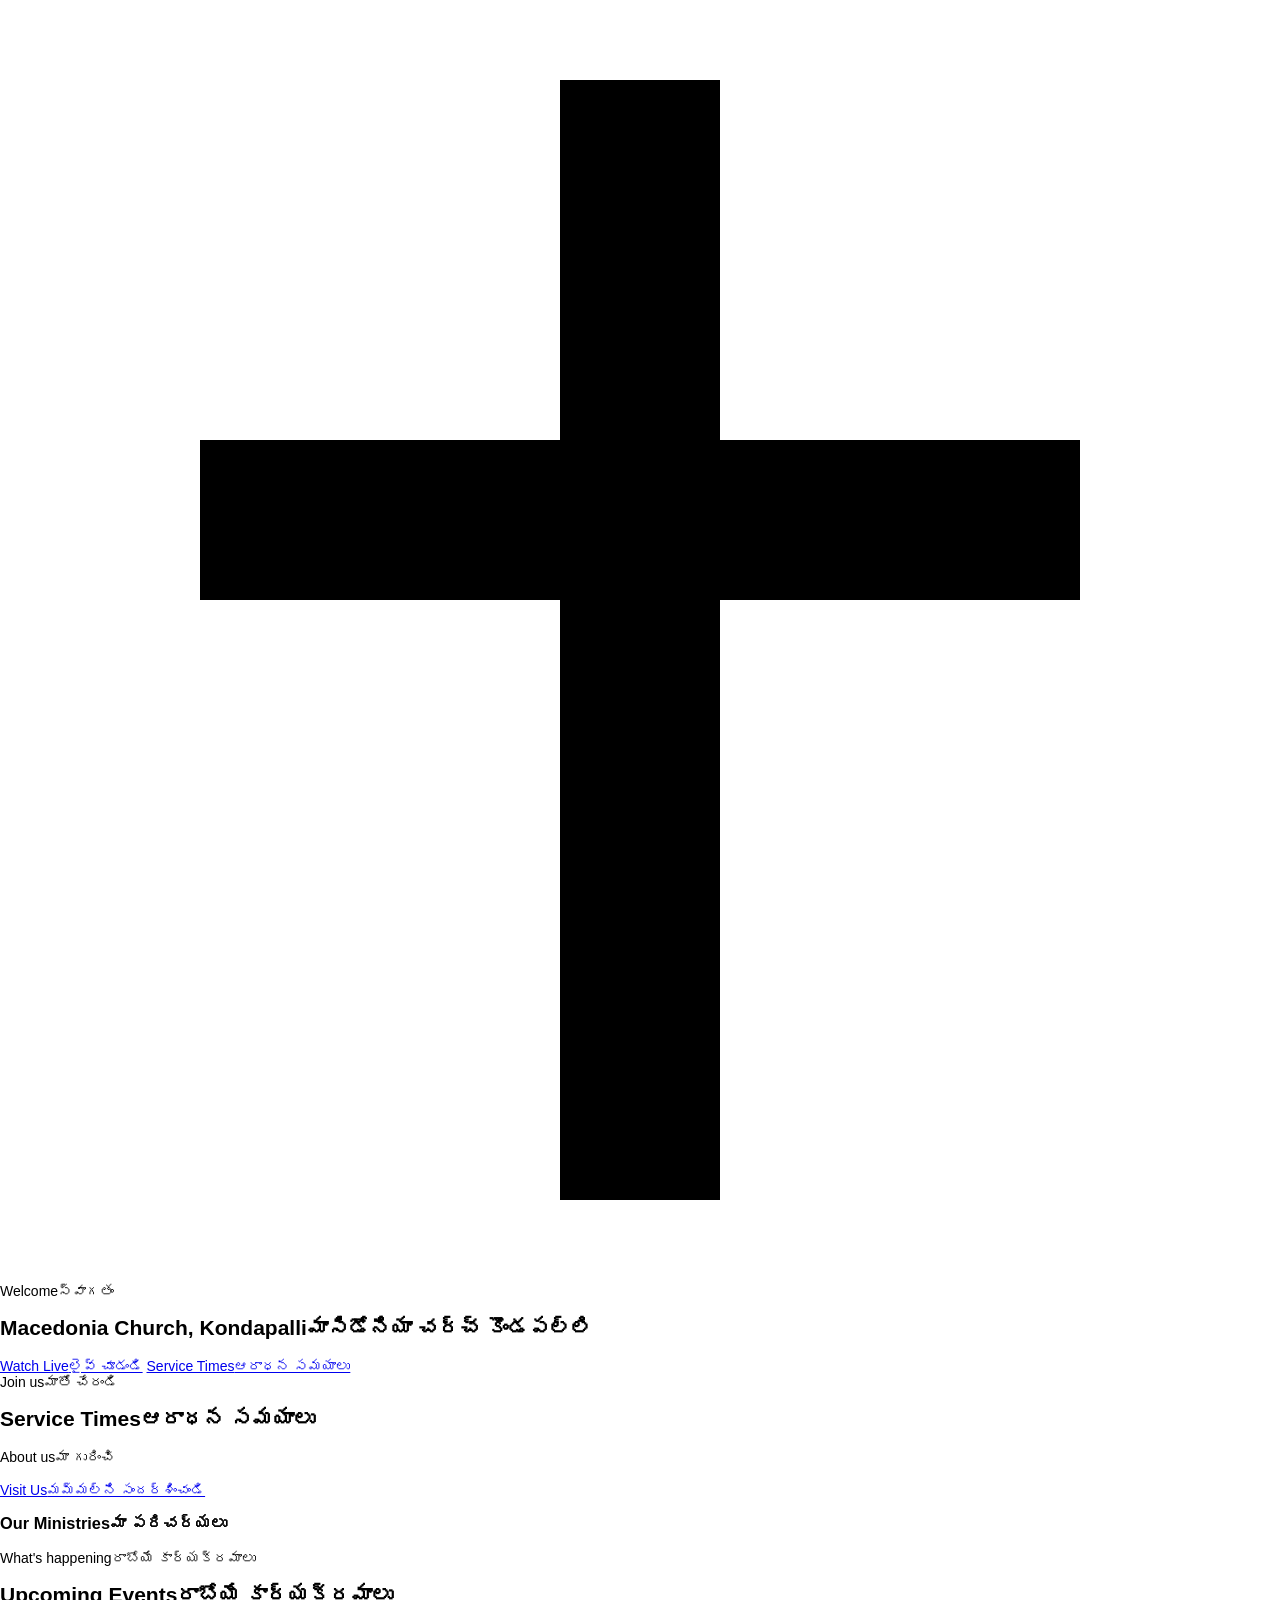
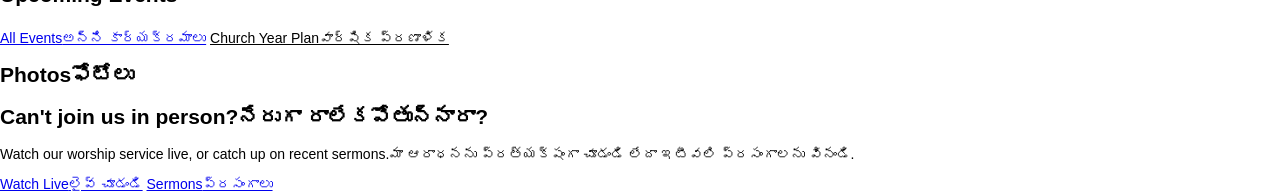
==== index.html @ a411a992 "Add files via upload" ====
<!doctype html><html><head><meta charset=utf8><meta name=viewport content="width=device-width,initial-scale=1,viewport-fit=cover"><style>:root{color-scheme:light;box-sizing:border-box;padding-top:env(safe-area-inset-top,0px);padding-bottom:env(safe-area-inset-bottom,0px)}html{scroll-padding-top:env(safe-area-inset-top,0px)}body{margin:0;padding:0;font:14px -apple-system,BlinkMacSystemFont,sans-serif;background:#fff;color:#000}img{max-width:100%}[hidden]:not([hidden=until-found i]){display:none!important}</style></head><body>
<meta name="claude:viewport-fit-sides" content="cover">
<title>Macedonia Church Kondapalli</title>
<meta name="description" content="Macedonia Church Kondapalli - a place to worship, grow and serve together. Sunday service times, events, sermons and live stream.">
<meta name="theme-color" content="#0B1F3F">
<link rel="icon" href="assets/favicon.svg" type="image/svg+xml">
<link rel="preconnect" href="https://fonts.googleapis.com">
<link rel="preconnect" href="https://fonts.gstatic.com" crossorigin>
<link href="https://fonts.googleapis.com/css2?family=Lora:wght@500;600;700&family=Noto+Sans+Telugu:wght@400;600;700&family=Source+Sans+3:wght@400;600;700&display=swap" rel="stylesheet">
<link rel="stylesheet" href="css/style.css">
<script src="data/content.js"></script>
<script src="js/main.js" defer></script>

<div id="page" data-page="home"><header id="site-header"></header>
<noscript><div class="container">Please turn on JavaScript to see this website. / ఈ వెబ్‌సైట్ చూడటానికి JavaScript ఆన్ చేయండి.</div></noscript>

<main>
<section class="hero">
  <svg class="hero-cross" viewBox="0 0 64 64" aria-hidden="true"><path fill="currentColor" d="M28 4h8v18h18v8H36v30h-8V30H10v-8h18z"/></svg>
  <div class="container hero-inner">
    <span class="eyebrow"><span data-l="en">Welcome</span><span data-l="te">స్వాగతం</span></span>
    <h1><span data-l="en">Macedonia Church, Kondapalli</span><span data-l="te">మాసిడోనియా చర్చ్ కొండపల్లి</span></h1>
    <p class="lead" id="hero-tagline"></p>
    <div class="btn-row">
      <a class="btn btn--gold" data-live href="#"><span class="live-dot"></span><span data-l="en">Watch Live</span><span data-l="te">లైవ్ చూడండి</span></a>
      <a class="btn btn--outline" href="#service-times"><span data-l="en">Service Times</span><span data-l="te">ఆరాధన సమయాలు</span></a>
    </div>
  </div>
</section>

<div class="verse" id="verse"></div>

<section class="section" id="service-times">
  <div class="container">
    <div class="section-head">
      <span class="eyebrow"><span data-l="en">Join us</span><span data-l="te">మాతో చేరండి</span></span>
      <h2><span data-l="en">Service Times</span><span data-l="te">ఆరాధన సమయాలు</span></h2>
      <div class="divider"></div>
    </div>
    <div class="grid" id="services"></div>
  </div>
</section>

<section class="section section--white" id="about">
  <div class="container two-col">
    <div>
      <span class="eyebrow"><span data-l="en">About us</span><span data-l="te">మా గురించి</span></span>
      <h2 id="welcome-title"></h2>
      <div class="divider"></div>
      <p id="welcome-text"></p>
      <div class="btn-row"><a class="btn btn--navy" href="contact.html"><span data-l="en">Visit Us</span><span data-l="te">మమ్మల్ని సందర్శించండి</span></a></div>
    </div>
    <div>
      <h3><span data-l="en">Our Ministries</span><span data-l="te">మా పరిచర్యలు</span></h3>
      <ul class="ministry-list" id="ministries"></ul>
    </div>
  </div>
</section>

<section class="section" id="upcoming">
  <div class="container">
    <div class="section-head">
      <span class="eyebrow"><span data-l="en">What's happening</span><span data-l="te">రాబోయే కార్యక్రమాలు</span></span>
      <h2><span data-l="en">Upcoming Events</span><span data-l="te">రాబోయే కార్యక్రమాలు</span></h2>
      <div class="divider"></div>
    </div>
    <div id="home-events"></div>
    <p style="margin-top:1.4rem"><a class="btn btn--navy" href="events.html"><span data-l="en">All Events</span><span data-l="te">అన్ని కార్యక్రమాలు</span></a>
    <a class="btn btn--outline" style="color:var(--navy);border-color:var(--gold)" href="year-plan.html"><span data-l="en">Church Year Plan</span><span data-l="te">వార్షిక ప్రణాళిక</span></a></p>
  </div>
</section>

<section class="section section--white" id="gallery-section">
  <div class="container">
    <div class="section-head"><h2><span data-l="en">Photos</span><span data-l="te">ఫోటోలు</span></h2><div class="divider"></div></div>
    <div class="gallery" id="gallery"></div>
  </div>
</section>

<section class="section cta">
  <div class="container">
    <h2><span data-l="en">Can't join us in person?</span><span data-l="te">నేరుగా రాలేకపోతున్నారా?</span></h2>
    <p><span data-l="en">Watch our worship service live, or catch up on recent sermons.</span><span data-l="te">మా ఆరాధనను ప్రత్యక్షంగా చూడండి లేదా ఇటీవలి ప్రసంగాలను వినండి.</span></p>
    <div class="btn-row">
      <a class="btn btn--gold" data-live href="#"><span class="live-dot"></span><span data-l="en">Watch Live</span><span data-l="te">లైవ్ చూడండి</span></a>
      <a class="btn btn--outline" href="sermons.html"><span data-l="en">Sermons</span><span data-l="te">ప్రసంగాలు</span></a>
    </div>
  </div>
</section>
</main>
<script>
document.addEventListener("DOMContentLoaded", function () {
  var C = window.CHURCH, s = function (o) { return '<span data-l="en">' + o.en + '</span><span data-l="te">' + o.te + '</span>'; };
  document.getElementById("hero-tagline").innerHTML = s(C.tagline);
  document.getElementById("welcome-title").innerHTML = s(C.welcome);
  document.getElementById("welcome-text").innerHTML = s(C.welcomeText);
});
</script>

<footer id="site-footer"></footer>
</div>

</body></html>
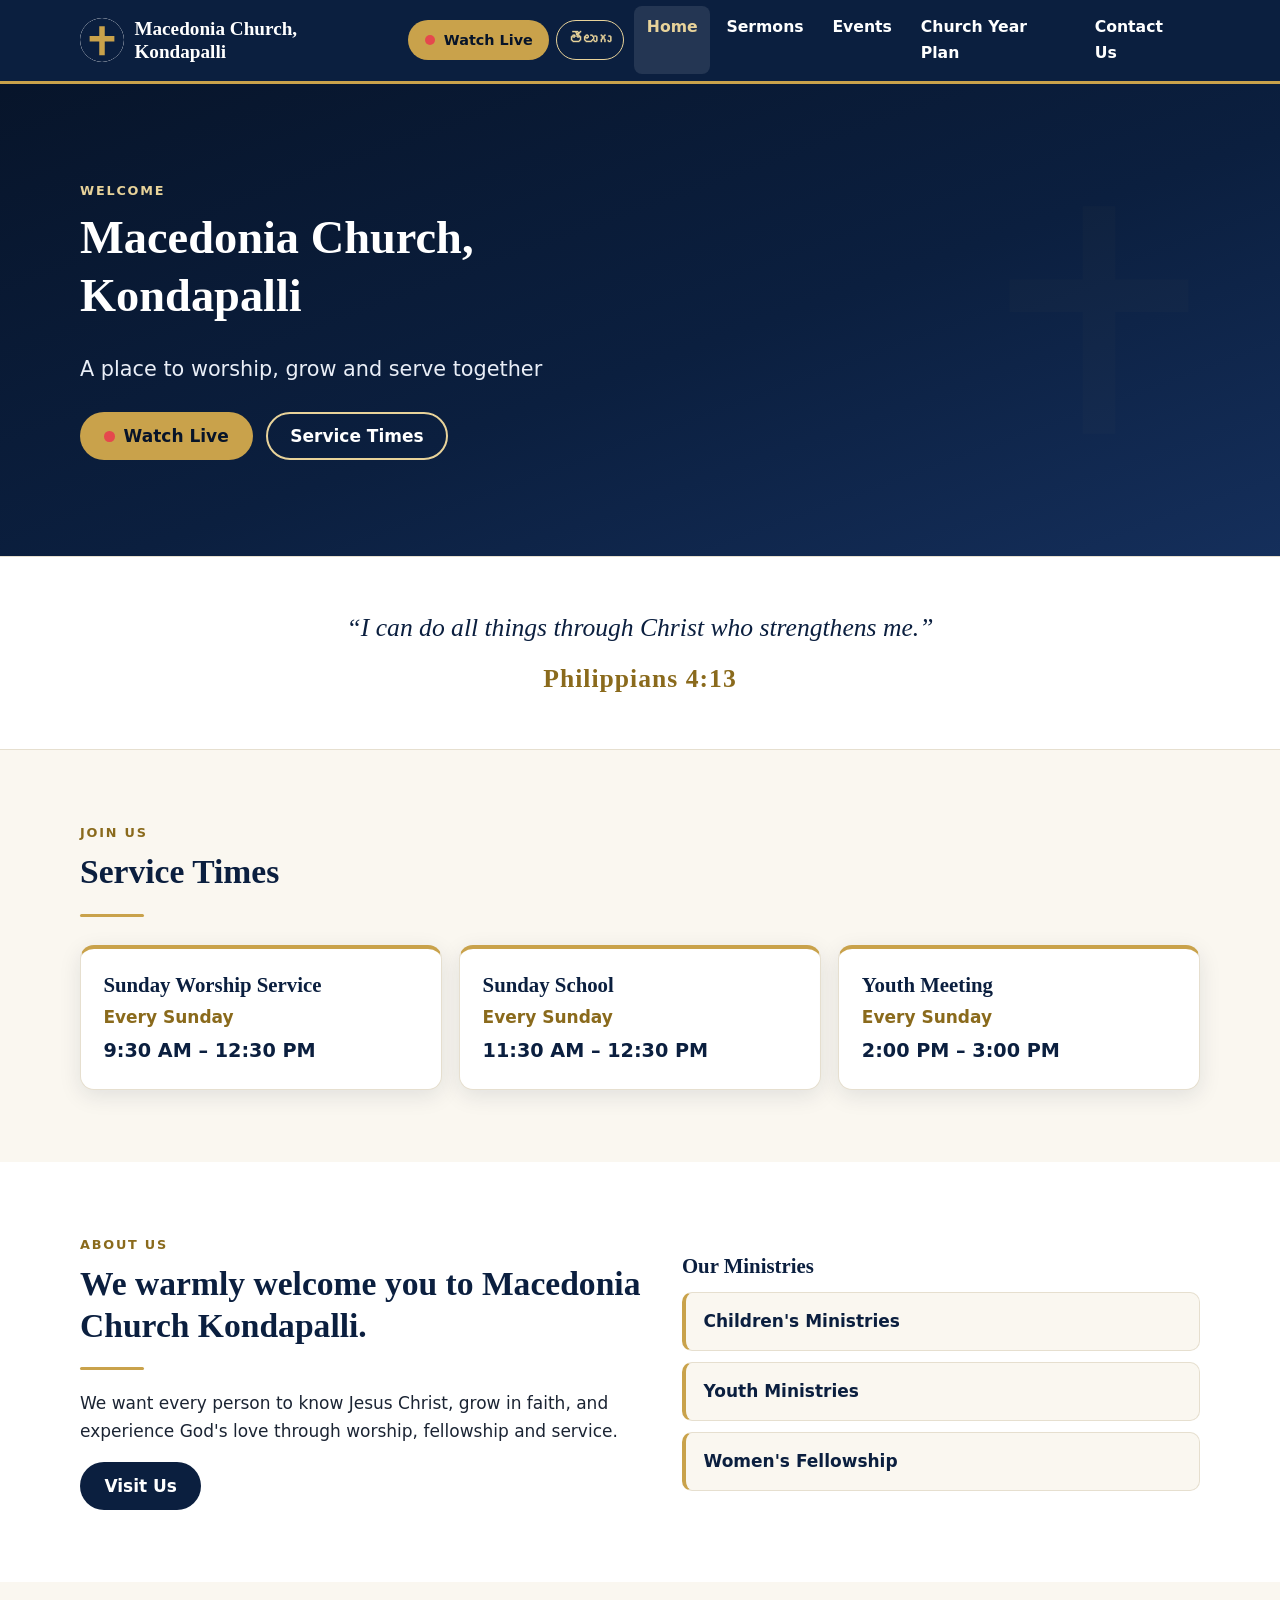
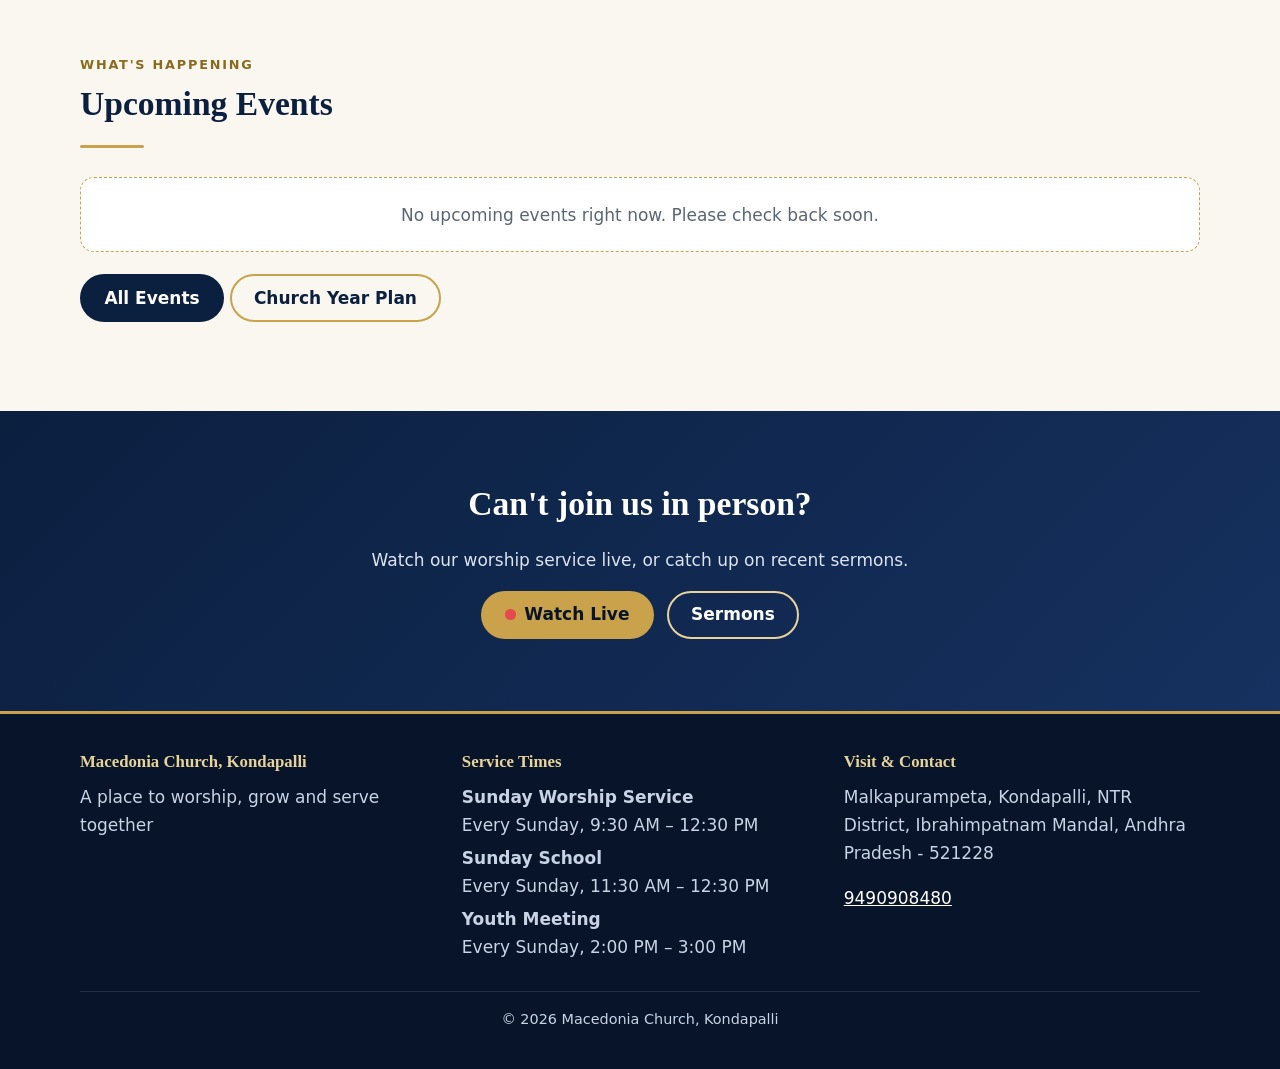
==== commit 6b91c584: "Add files via upload" ====
--- a/index.html
+++ b/index.html
@@ -1,17 +1,21 @@
-<!doctype html><html><head><meta charset=utf8><meta name=viewport content="width=device-width,initial-scale=1,viewport-fit=cover"><style>:root{color-scheme:light;box-sizing:border-box;padding-top:env(safe-area-inset-top,0px);padding-bottom:env(safe-area-inset-bottom,0px)}html{scroll-padding-top:env(safe-area-inset-top,0px)}body{margin:0;padding:0;font:14px -apple-system,BlinkMacSystemFont,sans-serif;background:#fff;color:#000}img{max-width:100%}[hidden]:not([hidden=until-found i]){display:none!important}</style></head><body>
-<meta name="claude:viewport-fit-sides" content="cover">
-<title>Macedonia Church Kondapalli</title>
+<!DOCTYPE html>
+<html lang="en" data-lang="en">
+<head>
+<meta charset="utf-8">
+<meta name="viewport" content="width=device-width, initial-scale=1">
+<title>Home | Macedonia Church Kondapalli</title>
 <meta name="description" content="Macedonia Church Kondapalli - a place to worship, grow and serve together. Sunday service times, events, sermons and live stream.">
 <meta name="theme-color" content="#0B1F3F">
-<link rel="icon" href="assets/favicon.svg" type="image/svg+xml">
+<link rel="icon" href="favicon.svg" type="image/svg+xml">
 <link rel="preconnect" href="https://fonts.googleapis.com">
 <link rel="preconnect" href="https://fonts.gstatic.com" crossorigin>
 <link href="https://fonts.googleapis.com/css2?family=Lora:wght@500;600;700&family=Noto+Sans+Telugu:wght@400;600;700&family=Source+Sans+3:wght@400;600;700&display=swap" rel="stylesheet">
-<link rel="stylesheet" href="css/style.css">
-<script src="data/content.js"></script>
-<script src="js/main.js" defer></script>
-
-<div id="page" data-page="home"><header id="site-header"></header>
+<link rel="stylesheet" href="style.css">
+<script src="content.js"></script>
+<script src="main.js" defer></script>
+</head>
+<body data-page="home">
+<header id="site-header"></header>
 <noscript><div class="container">Please turn on JavaScript to see this website. / ఈ వెబ్‌సైట్ చూడటానికి JavaScript ఆన్ చేయండి.</div></noscript>
 
 <main>
@@ -98,6 +102,5 @@
 </script>
 
 <footer id="site-footer"></footer>
-</div>
-
-</body></html>+</body>
+</html>
--- a/style.css
+++ b/style.css
@@ -0,0 +1,212 @@
+/* =============================================================
+   MACEDONIA CHURCH - STYLES
+   Colours are defined once below. Change them here to restyle
+   the whole website.
+   ============================================================= */
+:root{
+  --navy:#0B1F3F;
+  --navy-deep:#071429;
+  --navy-soft:#16315F;
+  --gold:#C9A24B;
+  --gold-light:#E8D39A;
+  --gold-dark:#8A6A1C;      /* gold used for text on white */
+  --cream:#FAF7F0;
+  --white:#FFFFFF;
+  --ink:#1B2433;
+  --muted:#5A6577;
+  --line:#E6DFCF;
+  --radius:14px;
+  --shadow:0 6px 22px rgba(11,31,63,.10);
+  --header-h:68px;
+}
+
+*,*::before,*::after{box-sizing:border-box}
+html{-webkit-text-size-adjust:100%;scroll-behavior:smooth;scroll-padding-top:calc(var(--header-h) + 12px)}
+body{
+  margin:0;
+  font-family:"Source Sans 3","Noto Sans Telugu",system-ui,-apple-system,"Segoe UI",Roboto,Arial,sans-serif;
+  font-size:1.0625rem;line-height:1.65;color:var(--ink);background:var(--cream);
+  overflow-wrap:break-word;word-wrap:break-word;
+}
+html[data-lang="te"] body{line-height:1.85;font-family:"Noto Sans Telugu","Source Sans 3",system-ui,sans-serif}
+img,iframe,svg,video{max-width:100%;display:block}
+h1,h2,h3{font-family:Lora,"Noto Sans Telugu",Georgia,serif;color:var(--navy);line-height:1.25;margin:0 0 .6em}
+html[data-lang="te"] h1,html[data-lang="te"] h2,html[data-lang="te"] h3{font-family:"Noto Sans Telugu",Lora,serif;line-height:1.45}
+h1{font-size:clamp(1.7rem,6vw,2.9rem)}
+h2{font-size:clamp(1.4rem,4.6vw,2.1rem)}
+h3{font-size:clamp(1.1rem,3.4vw,1.3rem)}
+p{margin:0 0 1em}
+a{color:var(--navy-soft)}
+:focus-visible{outline:3px solid var(--gold);outline-offset:2px}
+
+/* ----- language switching: only the chosen language is visible ----- */
+html[data-lang="en"] [data-l="te"],
+html[data-lang="te"] [data-l="en"]{display:none !important}
+
+.container{width:min(100% - 2rem,70rem);margin-inline:auto}
+.section{padding:clamp(2.2rem,7vw,4.5rem) 0}
+.section--white{background:var(--white)}
+.section--navy{background:var(--navy);color:var(--white)}
+.section--navy h2,.section--navy h3{color:var(--white)}
+.eyebrow{display:block;font-size:.8rem;letter-spacing:.14em;text-transform:uppercase;color:var(--gold-dark);font-weight:700;margin-bottom:.5rem}
+.section--navy .eyebrow{color:var(--gold-light)}
+.section-head{max-width:42rem;margin-bottom:1.8rem}
+.divider{width:64px;height:3px;background:var(--gold);border-radius:3px;margin:.9rem 0 1.2rem}
+.center{text-align:center}.center .divider{margin-inline:auto}.center.section-head{margin-inline:auto}
+.muted{color:var(--muted)}
+
+/* ----- buttons ----- */
+.btn{
+  display:inline-flex;align-items:center;justify-content:center;gap:.55rem;
+  min-height:48px;padding:.7rem 1.4rem;border-radius:999px;
+  font:inherit;font-weight:700;text-decoration:none;cursor:pointer;border:2px solid transparent;
+  text-align:center;line-height:1.25;max-width:100%;
+}
+.btn--gold{background:var(--gold);color:var(--navy-deep)}
+.btn--gold:hover{background:var(--gold-light)}
+.btn--outline{border-color:var(--gold-light);color:var(--white);background:transparent}
+.btn--outline:hover{background:rgba(255,255,255,.1)}
+.btn--navy{background:var(--navy);color:var(--white)}
+.btn--navy:hover{background:var(--navy-soft)}
+.btn-row{display:flex;flex-wrap:wrap;gap:.8rem}
+.live-dot{width:.65rem;height:.65rem;border-radius:50%;background:#e5484d;flex:none;box-shadow:0 0 0 0 rgba(229,72,77,.6);animation:pulse 1.8s infinite}
+@keyframes pulse{70%{box-shadow:0 0 0 .55rem rgba(229,72,77,0)}100%{box-shadow:0 0 0 0 rgba(229,72,77,0)}}
+@media (prefers-reduced-motion:reduce){.live-dot{animation:none}html{scroll-behavior:auto}}
+
+/* ----- header ----- */
+.site-header{position:sticky;top:0;z-index:50;background:var(--navy);color:var(--white);border-bottom:3px solid var(--gold)}
+.header-inner{display:flex;align-items:center;gap:.6rem;min-height:var(--header-h);padding-block:.4rem}
+.brand{display:flex;align-items:center;gap:.65rem;text-decoration:none;color:var(--white);min-width:0;flex:1 1 auto}
+.brand img,.brand svg{width:44px;height:44px;flex:none;border-radius:50%;object-fit:contain;background:var(--white)}
+.brand-name{font-family:Lora,"Noto Sans Telugu",serif;font-weight:600;font-size:clamp(.92rem,3.6vw,1.2rem);line-height:1.2;min-width:0}
+.header-actions{display:flex;align-items:center;gap:.45rem;flex:none}
+.lang-btn{
+  min-height:40px;min-width:40px;padding:.3rem .75rem;border-radius:999px;border:1.5px solid var(--gold-light);
+  background:transparent;color:var(--gold-light);font:inherit;font-weight:700;font-size:.9rem;cursor:pointer;
+}
+.lang-btn:hover{background:rgba(255,255,255,.1)}
+.header-live{min-height:40px;padding:.3rem .9rem;font-size:.9rem}
+.menu-btn{width:42px;height:42px;border-radius:10px;border:1.5px solid var(--gold-light);background:transparent;color:var(--white);cursor:pointer;display:grid;place-items:center;padding:0}
+.menu-btn span,.menu-btn span::before,.menu-btn span::after{display:block;width:20px;height:2px;background:currentColor;border-radius:2px;position:relative;content:""}
+.menu-btn span::before{position:absolute;top:-6px}
+.menu-btn span::after{position:absolute;top:6px}
+.nav{display:none;position:absolute;left:0;right:0;top:100%;background:var(--navy-deep);border-bottom:3px solid var(--gold);padding:.4rem 1rem 1rem}
+.nav.open{display:block}
+.nav a{display:block;padding:.85rem .5rem;color:var(--white);text-decoration:none;font-weight:600;border-bottom:1px solid rgba(255,255,255,.1)}
+.nav a[aria-current="page"]{color:var(--gold-light)}
+.nav a:hover{color:var(--gold-light)}
+@media (max-width:420px){
+  .header-live .live-text{display:none}   /* keep the red dot + short label on tiny phones */
+  .header-live::after{content:"LIVE";font-size:.8rem;letter-spacing:.05em}
+  html[data-lang="te"] .header-live::after{content:"లైవ్"}
+}
+@media (min-width:62em){
+  .menu-btn{display:none}
+  .brand{flex:0 1 auto}
+  .nav{display:flex!important;position:static;background:none;border:0;padding:0;margin-left:auto;gap:.2rem}
+  .nav a{border:0;padding:.5rem .8rem;border-radius:8px;font-size:.98rem}
+  .nav a[aria-current="page"]{background:rgba(255,255,255,.1)}
+  .header-actions{margin-left:.6rem}
+}
+
+/* ----- hero ----- */
+.hero{position:relative;color:var(--white);background:var(--navy);overflow:hidden;isolation:isolate}
+.hero::before{content:"";position:absolute;inset:0;z-index:-2;background:var(--hero-img,none) center/cover no-repeat}
+.hero::after{content:"";position:absolute;inset:0;z-index:-1;
+  background:linear-gradient(160deg,rgba(7,20,41,.93),rgba(11,31,63,.82) 55%,rgba(22,49,95,.88))}
+.hero-inner{padding:clamp(2.8rem,10vw,6rem) 0}
+.hero h1{color:var(--white);max-width:20ch}
+.hero .lead{font-size:clamp(1.05rem,3.6vw,1.3rem);max-width:38rem;color:#E9EEF7;margin-bottom:1.6rem}
+.hero .eyebrow{color:var(--gold-light)}
+.hero-cross{position:absolute;right:max(1rem,4vw);top:50%;transform:translateY(-50%);width:clamp(120px,22vw,260px);opacity:.12;z-index:-1;color:var(--gold)}
+@media (max-width:40em){.hero-cross{top:auto;bottom:1rem;transform:none;width:110px;opacity:.1}}
+
+.page-hero{background:var(--navy);color:var(--white);padding:clamp(2rem,7vw,3.6rem) 0;border-bottom:3px solid var(--gold)}
+.page-hero h1{color:var(--white);margin:0 0 .4rem}
+.page-hero p{margin:0;max-width:42rem;color:#DCE4F2}
+
+/* ----- verse ----- */
+.verse{text-align:center;padding:clamp(2rem,6vw,3.2rem) 0;background:var(--white);border-block:1px solid var(--line)}
+.verse blockquote{margin:0 auto;max-width:42rem;font-family:Lora,"Noto Sans Telugu",serif;font-size:clamp(1.15rem,4.2vw,1.6rem);line-height:1.5;color:var(--navy);font-style:italic}
+html[data-lang="te"] .verse blockquote{font-style:normal;font-family:"Noto Sans Telugu",serif}
+.verse cite{display:block;margin-top:.8rem;font-style:normal;font-weight:700;color:var(--gold-dark);letter-spacing:.04em}
+
+/* ----- cards / grids ----- */
+.grid{display:grid;gap:1.1rem;grid-template-columns:repeat(auto-fit,minmax(min(100%,16.5rem),1fr))}
+.card{background:var(--white);border:1px solid var(--line);border-radius:var(--radius);padding:1.4rem;box-shadow:var(--shadow);min-width:0}
+.section--white .card{background:var(--cream)}
+.card h3{margin-bottom:.35rem}
+.service-card{border-top:4px solid var(--gold)}
+.service-card .day{color:var(--gold-dark);font-weight:700;margin:0}
+.service-card .time{font-size:1.2rem;font-weight:700;color:var(--navy);margin:.2rem 0 0}
+
+.two-col{display:grid;gap:2rem;grid-template-columns:minmax(0,1fr)}
+@media (min-width:56em){.two-col{grid-template-columns:minmax(0,1.1fr) minmax(0,1fr);align-items:center}}
+.ministry-list{list-style:none;margin:0;padding:0;display:grid;gap:.7rem}
+.ministry-list li{background:var(--cream);border:1px solid var(--line);border-left:4px solid var(--gold);border-radius:10px;padding:.9rem 1.1rem;font-weight:600;color:var(--navy)}
+
+/* ----- events ----- */
+.event{display:flex;gap:1.1rem;background:var(--white);border:1px solid var(--line);border-radius:var(--radius);box-shadow:var(--shadow);padding:1.1rem;min-width:0}
+.event + .event{margin-top:1rem}
+.date-badge{flex:none;width:4.6rem;text-align:center;background:var(--navy);color:var(--white);border-radius:12px;padding:.55rem .3rem;align-self:flex-start;border-bottom:3px solid var(--gold)}
+.date-badge .d{display:block;font-family:Lora,serif;font-size:1.7rem;font-weight:700;line-height:1.1}
+.date-badge .m{display:block;font-size:.8rem;letter-spacing:.08em;text-transform:uppercase;color:var(--gold-light)}
+.date-badge .y{display:block;font-size:.75rem;color:#C5D0E4}
+.event-body{min-width:0;flex:1}
+.event-body h3{margin-bottom:.3rem}
+.event-meta{list-style:none;margin:0;padding:0;color:var(--muted);font-size:.98rem}
+.event-meta li{margin:.1rem 0}
+.event img{border-radius:10px;margin-top:.8rem;width:100%;max-height:18rem;object-fit:cover}
+.event.past{opacity:.78}.event.past .date-badge{background:var(--muted)}
+.empty{padding:1.4rem;border:1.5px dashed var(--gold);border-radius:var(--radius);background:var(--white);color:var(--muted);text-align:center}
+@media (max-width:30em){.event{flex-direction:column}.date-badge{width:auto;display:flex;gap:.5rem;align-items:baseline;justify-content:center;padding:.5rem .9rem}.date-badge .d{font-size:1.3rem}}
+
+/* ----- sermons / video ----- */
+.video{position:relative;display:block;width:100%;aspect-ratio:16/9;border:0;padding:0;border-radius:12px;overflow:hidden;background:var(--navy) center/cover no-repeat;cursor:pointer}
+.video::after{content:"";position:absolute;inset:0;background:linear-gradient(transparent 55%,rgba(7,20,41,.55))}
+.video .play{position:absolute;z-index:1;left:50%;top:50%;width:68px;height:68px;margin:-34px 0 0 -34px;border-radius:50%;background:var(--gold);display:grid;place-items:center}
+.video .play::before{content:"";border-left:20px solid var(--navy-deep);border-block:12px solid transparent;margin-left:5px}
+.video iframe{position:absolute;inset:0;width:100%;height:100%;border:0}
+.sermon-card .sermon-info{padding-top:.9rem}
+.sermon-card h3{margin:0 0 .2rem}
+.sermon-card .date{color:var(--muted);margin:0;font-size:.95rem}
+.sr-only{position:absolute;width:1px;height:1px;overflow:hidden;clip:rect(0 0 0 0);white-space:nowrap}
+
+/* ----- year plan ----- */
+.plan-images{display:grid;gap:1.2rem;grid-template-columns:repeat(auto-fit,minmax(min(100%,20rem),1fr));margin-bottom:2rem}
+.plan-images a{display:block;border-radius:var(--radius);overflow:hidden;border:1px solid var(--line);box-shadow:var(--shadow);background:var(--white)}
+.plan-images img{width:100%;height:auto}
+.month-card h3{display:flex;align-items:center;gap:.5rem;border-bottom:2px solid var(--gold);padding-bottom:.45rem;margin-bottom:.7rem}
+.month-card ul{list-style:none;margin:0;padding:0}
+.month-card li{display:flex;gap:.7rem;padding:.35rem 0;align-items:baseline}
+.month-card .day{flex:none;min-width:2.2rem;font-weight:700;color:var(--gold-dark)}
+
+/* ----- contact ----- */
+.contact-list{list-style:none;margin:0;padding:0;display:grid;gap:1.1rem}
+.contact-list li{display:flex;gap:.9rem;align-items:flex-start;min-width:0}
+.contact-list .ico{flex:none;width:2.4rem;height:2.4rem;border-radius:50%;background:var(--navy);color:var(--gold-light);display:grid;place-items:center;font-size:1.05rem}
+.contact-list .lab{display:block;font-size:.8rem;letter-spacing:.1em;text-transform:uppercase;color:var(--gold-dark);font-weight:700}
+.contact-list .val{min-width:0;overflow-wrap:anywhere}
+.map{width:100%;aspect-ratio:4/3;border:0;border-radius:var(--radius);box-shadow:var(--shadow);background:var(--line)}
+@media (min-width:56em){.map{aspect-ratio:auto;height:100%;min-height:24rem}}
+
+/* ----- gallery ----- */
+.gallery{display:grid;gap:.8rem;grid-template-columns:repeat(auto-fill,minmax(min(100%,13rem),1fr))}
+.gallery img{width:100%;aspect-ratio:4/3;object-fit:cover;border-radius:12px}
+
+/* ----- footer ----- */
+.site-footer{background:var(--navy-deep);color:#C9D3E6;padding:2.4rem 0 1.4rem;border-top:3px solid var(--gold)}
+.footer-grid{display:grid;gap:1.6rem;grid-template-columns:repeat(auto-fit,minmax(min(100%,15rem),1fr))}
+.site-footer h3{color:var(--gold-light);font-size:1.05rem}
+.site-footer a{color:var(--white)}
+.site-footer ul{list-style:none;margin:0;padding:0}
+.site-footer li{margin:.3rem 0}
+.copyright{border-top:1px solid rgba(255,255,255,.12);margin-top:1.6rem;padding-top:1rem;font-size:.9rem;text-align:center}
+.cta{background:linear-gradient(135deg,var(--navy),var(--navy-soft));color:var(--white);text-align:center}
+.cta h2{color:var(--white)}
+.cta p{color:#DCE4F2;max-width:36rem;margin-inline:auto}
+.cta .btn-row{justify-content:center}
+noscript .container{padding:1rem;background:#fff3cd;margin-top:1rem;border-radius:8px}
+
+/* Telugu has no capital letters or letter-spacing */
+html[data-lang="te"] .eyebrow,html[data-lang="te"] .date-badge .m,html[data-lang="te"] .contact-list .lab{letter-spacing:0;text-transform:none}
